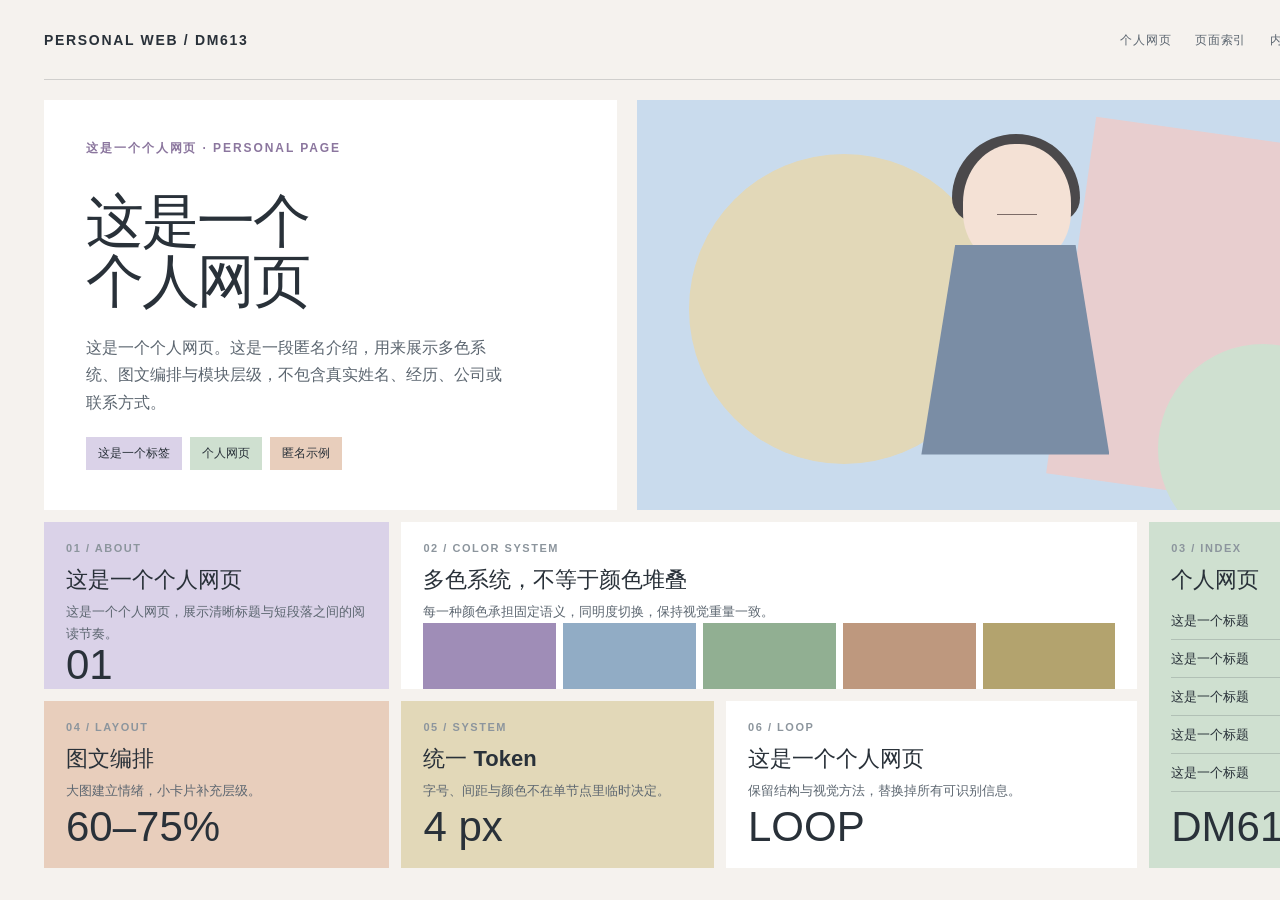
==== design-minimalist-613/assets/template/projects/personal-web/example.html @ aa3b6f5f "完善对外展示与设计哲学 Co-Authored-By: Aime <aime@bytedance.com> Change-Id: Ife547a275e0d22197090f30bf1d764a95d" ====
<!doctype html>
<html lang="zh-CN">
<head>
<meta charset="utf-8">
<meta name="viewport" content="width=device-width,initial-scale=1">
<title>这是一个个人网页｜匿名展示</title>
<style>
:root{--ink:#293139;--text:#5C6670;--muted:#8C959D;--paper:#F5F2EE;--white:#FFF;--lav:#DAD2E8;--blue:#C9DBED;--green:#CFE0D0;--orange:#E8CEBC;--yellow:#E2D8B8;--pink:#E8CECF;--font:"PingFang SC","Microsoft YaHei","Noto Sans CJK SC","Source Han Sans SC",sans-serif}
*{box-sizing:border-box;margin:0;padding:0}html,body{width:100%;min-height:100%;background:var(--paper);color:var(--ink);font-family:var(--font);-webkit-font-smoothing:antialiased}.page{width:1440px;height:900px;margin:0 auto;background:var(--paper);overflow:hidden;position:relative;padding:32px 44px 38px}.topbar{height:48px;display:flex;align-items:flex-start;justify-content:space-between;border-bottom:1px solid rgba(41,49,57,.18)}.brand{font-size:14px;font-weight:650;letter-spacing:.12em}.nav{display:flex;gap:24px;font-size:12px;color:var(--text);letter-spacing:.06em}.hero{height:430px;display:grid;grid-template-columns:.43fr .57fr;gap:20px;padding-top:20px}.intro{background:var(--white);padding:40px 42px;position:relative;display:flex;flex-direction:column}.eyebrow{font-size:12px;letter-spacing:.16em;color:#8B769E;font-weight:650}.intro h1{font-size:58px;line-height:1.04;letter-spacing:-.04em;font-weight:320;margin-top:34px;max-width:500px}.intro p{font-size:16px;line-height:1.72;color:var(--text);margin-top:22px;max-width:430px}.chips{display:flex;gap:8px;margin-top:auto}.chip{padding:8px 12px;font-size:12px;background:var(--lav)}.chip:nth-child(2){background:var(--green)}.chip:nth-child(3){background:var(--orange)}.portrait{position:relative;background:var(--blue);overflow:hidden}.portrait .shape{position:absolute}.shape.a{width:310px;height:310px;border-radius:50%;background:var(--yellow);left:52px;top:54px}.shape.b{width:244px;height:360px;background:var(--pink);right:82px;top:32px;transform:rotate(8deg)}.shape.c{width:210px;height:210px;border-radius:50%;background:var(--green);right:28px;bottom:-44px}.figure{position:absolute;left:50%;top:46%;transform:translate(-50%,-50%);width:190px;height:310px}.head{position:absolute;width:108px;height:122px;border-radius:48% 48% 44% 44%;background:#F4E1D5;left:42px;top:10px}.hair{position:absolute;width:128px;height:88px;border-radius:64px 64px 24px 24px;background:#4B494B;left:31px;top:0}.body{position:absolute;width:188px;height:210px;background:#7A8DA5;left:0;top:111px;clip-path:polygon(18% 0,82% 0,100% 100%,0 100%)}.face-line{position:absolute;width:40px;height:1px;background:#7C6B67;left:76px;top:80px}.portrait-note{position:absolute;right:24px;bottom:22px;font-size:12px;letter-spacing:.12em;color:rgba(41,49,57,.7);writing-mode:vertical-rl}
.grid{height:346px;display:grid;grid-template-columns:1.05fr .95fr 1.25fr .75fr;grid-template-rows:1fr 1fr;gap:12px;margin-top:12px}.card{padding:20px 22px;background:var(--white);display:flex;flex-direction:column;overflow:hidden}.card .index{font-size:11px;letter-spacing:.14em;font-weight:650;color:var(--muted)}.card h2{font-size:22px;line-height:1.28;font-weight:550;margin-top:12px}.card p{font-size:13px;line-height:1.65;color:var(--text);margin-top:7px}.card strong{font-size:42px;line-height:1;font-weight:300;margin-top:auto}.lav{background:var(--lav)}.green{background:var(--green)}.orange{background:var(--orange)}.yellow{background:var(--yellow)}.wide{grid-column:2/span 2}.tall{grid-row:1/span 2;grid-column:4}.bands{display:flex;gap:7px;margin-top:auto}.bands i{display:block;height:68px;flex:1}.bands i:nth-child(1){background:#9F8DB7}.bands i:nth-child(2){background:#91ACC5}.bands i:nth-child(3){background:#91AF92}.bands i:nth-child(4){background:#BE987E}.bands i:nth-child(5){background:#B3A36E}.list{margin-top:18px;display:grid;gap:10px}.list span{display:flex;justify-content:space-between;padding-bottom:9px;border-bottom:1px solid rgba(41,49,57,.18);font-size:13px}.footer{height:26px;margin-top:16px;display:flex;justify-content:space-between;align-items:end;color:var(--muted);font-size:11px;letter-spacing:.08em}
@media(max-width:900px){body{overflow:auto}.page{transform-origin:top left;transform:scale(calc(100vw / 1440));margin:0;height:900px}}
</style>
</head>
<body>
<main class="page">
<header class="topbar"><div class="brand">PERSONAL WEB / DM613</div><nav class="nav"><span>个人网页</span><span>页面索引</span><span>内容结构</span><span>联系示例</span></nav></header>
<section class="hero"><article class="intro"><span class="eyebrow">这是一个个人网页 · PERSONAL PAGE</span><h1>这是一个<br>个人网页</h1><p>这是一个个人网页。这是一段匿名介绍，用来展示多色系统、图文编排与模块层级，不包含真实姓名、经历、公司或联系方式。</p><div class="chips"><span class="chip">这是一个标签</span><span class="chip">个人网页</span><span class="chip">匿名示例</span></div></article><figure class="portrait" aria-label="匿名人物插画"><i class="shape a"></i><i class="shape b"></i><i class="shape c"></i><div class="figure"><i class="hair"></i><i class="head"></i><i class="face-line"></i><i class="body"></i></div><figcaption class="portrait-note">ANONYMOUS PORTRAIT</figcaption></figure></section>
<section class="grid"><article class="card lav"><span class="index">01 / ABOUT</span><h2>这是一个个人网页</h2><p>这是一个个人网页，展示清晰标题与短段落之间的阅读节奏。</p><strong>01</strong></article><article class="card wide"><span class="index">02 / COLOR SYSTEM</span><h2>多色系统，不等于颜色堆叠</h2><p>每一种颜色承担固定语义，同明度切换，保持视觉重量一致。</p><div class="bands"><i></i><i></i><i></i><i></i><i></i></div></article><article class="card tall green"><span class="index">03 / INDEX</span><h2>个人网页</h2><div class="list"><span>这是一个标题 <b>01</b></span><span>这是一个标题 <b>02</b></span><span>这是一个标题 <b>03</b></span><span>这是一个标题 <b>04</b></span><span>这是一个标题 <b>05</b></span></div><strong>DM613</strong></article><article class="card orange"><span class="index">04 / LAYOUT</span><h2>图文编排</h2><p>大图建立情绪，小卡片补充层级。</p><strong>60–75%</strong></article><article class="card yellow"><span class="index">05 / SYSTEM</span><h2>统一 Token</h2><p>字号、间距与颜色不在单节点里临时决定。</p><strong>4 px</strong></article><article class="card"><span class="index">06 / LOOP</span><h2>这是一个个人网页</h2><p>保留结构与视觉方法，替换掉所有可识别信息。</p><strong>LOOP</strong></article></section>
<footer class="footer"><span>DESIGN MINIMALIST 613 · ANONYMIZED SHOWCASE</span><span>1440 × 900</span></footer>
</main>
</body>
</html>
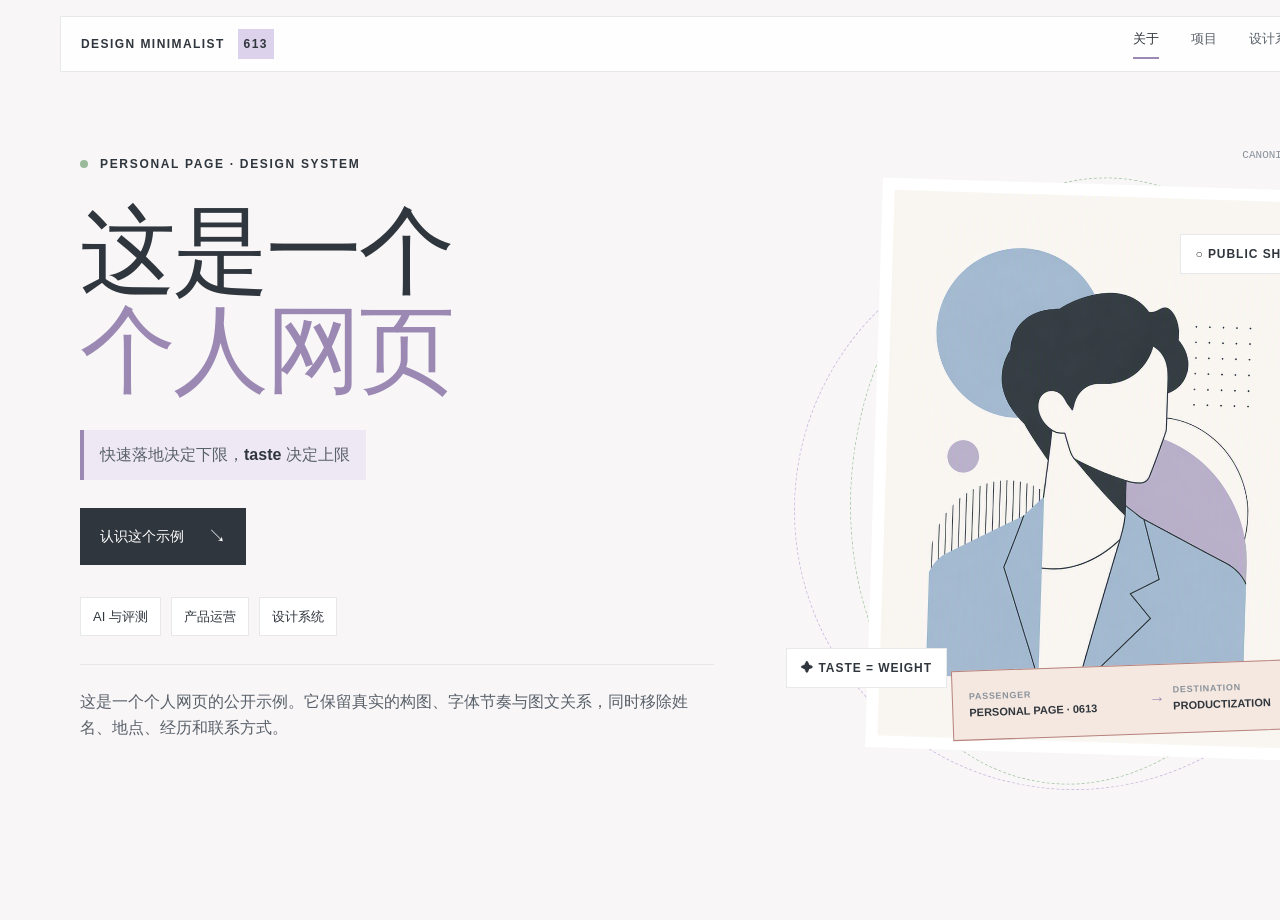
==== commit 7f69444e: "还原网页首图质感并优化展示截图 Co-Authored-By: Aime <aime@bytedance.com> Change-Id: I1a77d9528a96ac7091f8fcffcea1bc" ====
--- a/design-minimalist-613/assets/template/projects/personal-web/example.html
+++ b/design-minimalist-613/assets/template/projects/personal-web/example.html
@@ -3,20 +3,59 @@
 <head>
 <meta charset="utf-8">
 <meta name="viewport" content="width=device-width,initial-scale=1">
-<title>这是一个个人网页｜匿名展示</title>
+<title>这是一个个人网页｜公开示例</title>
 <style>
-:root{--ink:#293139;--text:#5C6670;--muted:#8C959D;--paper:#F5F2EE;--white:#FFF;--lav:#DAD2E8;--blue:#C9DBED;--green:#CFE0D0;--orange:#E8CEBC;--yellow:#E2D8B8;--pink:#E8CECF;--font:"PingFang SC","Microsoft YaHei","Noto Sans CJK SC","Source Han Sans SC",sans-serif}
-*{box-sizing:border-box;margin:0;padding:0}html,body{width:100%;min-height:100%;background:var(--paper);color:var(--ink);font-family:var(--font);-webkit-font-smoothing:antialiased}.page{width:1440px;height:900px;margin:0 auto;background:var(--paper);overflow:hidden;position:relative;padding:32px 44px 38px}.topbar{height:48px;display:flex;align-items:flex-start;justify-content:space-between;border-bottom:1px solid rgba(41,49,57,.18)}.brand{font-size:14px;font-weight:650;letter-spacing:.12em}.nav{display:flex;gap:24px;font-size:12px;color:var(--text);letter-spacing:.06em}.hero{height:430px;display:grid;grid-template-columns:.43fr .57fr;gap:20px;padding-top:20px}.intro{background:var(--white);padding:40px 42px;position:relative;display:flex;flex-direction:column}.eyebrow{font-size:12px;letter-spacing:.16em;color:#8B769E;font-weight:650}.intro h1{font-size:58px;line-height:1.04;letter-spacing:-.04em;font-weight:320;margin-top:34px;max-width:500px}.intro p{font-size:16px;line-height:1.72;color:var(--text);margin-top:22px;max-width:430px}.chips{display:flex;gap:8px;margin-top:auto}.chip{padding:8px 12px;font-size:12px;background:var(--lav)}.chip:nth-child(2){background:var(--green)}.chip:nth-child(3){background:var(--orange)}.portrait{position:relative;background:var(--blue);overflow:hidden}.portrait .shape{position:absolute}.shape.a{width:310px;height:310px;border-radius:50%;background:var(--yellow);left:52px;top:54px}.shape.b{width:244px;height:360px;background:var(--pink);right:82px;top:32px;transform:rotate(8deg)}.shape.c{width:210px;height:210px;border-radius:50%;background:var(--green);right:28px;bottom:-44px}.figure{position:absolute;left:50%;top:46%;transform:translate(-50%,-50%);width:190px;height:310px}.head{position:absolute;width:108px;height:122px;border-radius:48% 48% 44% 44%;background:#F4E1D5;left:42px;top:10px}.hair{position:absolute;width:128px;height:88px;border-radius:64px 64px 24px 24px;background:#4B494B;left:31px;top:0}.body{position:absolute;width:188px;height:210px;background:#7A8DA5;left:0;top:111px;clip-path:polygon(18% 0,82% 0,100% 100%,0 100%)}.face-line{position:absolute;width:40px;height:1px;background:#7C6B67;left:76px;top:80px}.portrait-note{position:absolute;right:24px;bottom:22px;font-size:12px;letter-spacing:.12em;color:rgba(41,49,57,.7);writing-mode:vertical-rl}
-.grid{height:346px;display:grid;grid-template-columns:1.05fr .95fr 1.25fr .75fr;grid-template-rows:1fr 1fr;gap:12px;margin-top:12px}.card{padding:20px 22px;background:var(--white);display:flex;flex-direction:column;overflow:hidden}.card .index{font-size:11px;letter-spacing:.14em;font-weight:650;color:var(--muted)}.card h2{font-size:22px;line-height:1.28;font-weight:550;margin-top:12px}.card p{font-size:13px;line-height:1.65;color:var(--text);margin-top:7px}.card strong{font-size:42px;line-height:1;font-weight:300;margin-top:auto}.lav{background:var(--lav)}.green{background:var(--green)}.orange{background:var(--orange)}.yellow{background:var(--yellow)}.wide{grid-column:2/span 2}.tall{grid-row:1/span 2;grid-column:4}.bands{display:flex;gap:7px;margin-top:auto}.bands i{display:block;height:68px;flex:1}.bands i:nth-child(1){background:#9F8DB7}.bands i:nth-child(2){background:#91ACC5}.bands i:nth-child(3){background:#91AF92}.bands i:nth-child(4){background:#BE987E}.bands i:nth-child(5){background:#B3A36E}.list{margin-top:18px;display:grid;gap:10px}.list span{display:flex;justify-content:space-between;padding-bottom:9px;border-bottom:1px solid rgba(41,49,57,.18);font-size:13px}.footer{height:26px;margin-top:16px;display:flex;justify-content:space-between;align-items:end;color:var(--muted);font-size:11px;letter-spacing:.08em}
-@media(max-width:900px){body{overflow:auto}.page{transform-origin:top left;transform:scale(calc(100vw / 1440));margin:0;height:900px}}
+:root{
+  --canvas-w:1440px;--canvas-h:920px;
+  --paper:#F8F6F7;--white:#FFFFFF;--ink:#30363D;--text:#59616A;--muted:#8A929B;--border:#E6E8EA;
+  --purple-100:#EEE8F5;--purple-300:#DDD2EB;--purple-500:#CEBFE2;--purple-700:#9B88B3;
+  --green-300:#CADECA;--orange-300:#EBD2C2;
+  --font:"PingFang SC","Microsoft YaHei","Noto Sans SC","Source Han Sans SC",sans-serif;
+  --display:300 96px/1.03 var(--font);--h2:500 22px/1.3 var(--font);--body:400 16px/1.6 var(--font);
+  --label:600 12px/1.35 var(--font);--note:400 13px/1.5 var(--font)
+}
+*{box-sizing:border-box;margin:0;padding:0;border-radius:0}
+html,body{width:100%;min-height:100%;background:var(--paper);color:var(--ink);font-family:var(--font)}
+body{overflow:auto}.page{position:relative;width:var(--canvas-w);height:var(--canvas-h);margin:0 auto;background:var(--paper);overflow:hidden}
+.topbar{position:absolute;z-index:5;left:60px;right:60px;top:16px;height:56px;padding:0 20px;display:flex;align-items:center;justify-content:space-between;background:rgba(255,255,255,.92);border:1px solid var(--border)}
+.brand{font:var(--label);letter-spacing:.12em}.brand b{display:inline-flex;margin-left:8px;padding:7px 6px;background:var(--purple-300)}
+.nav{display:flex;gap:32px;color:var(--text);font:var(--note)}.nav span:first-child{padding-bottom:8px;border-bottom:2px solid var(--purple-700);color:var(--ink)}
+.hero{position:relative;width:100%;height:100%;padding:148px 80px 80px;display:grid;grid-template-columns:1.05fr .95fr;gap:72px}
+.hero-copy{display:flex;flex-direction:column;align-items:flex-start}.hero-kicker{display:flex;align-items:center;gap:12px;margin-top:8px;font:var(--label);letter-spacing:.14em}.live-dot{width:8px;height:8px;background:#9AB99B;border-radius:50%}
+h1{margin-top:30px;font:var(--display);letter-spacing:-.03em}h1 em{display:block;color:var(--purple-700);font:inherit;font-style:normal}
+.hero-belief{margin-top:30px;padding:12px 16px;border-left:4px solid var(--purple-700);background:var(--purple-100);color:var(--text);font:var(--body)}.hero-belief strong{color:var(--ink);font-weight:600}
+.primary-action{display:inline-flex;align-items:center;gap:24px;margin-top:28px;padding:15px 20px;background:var(--ink);color:#fff;font:400 14px/1.5 var(--font);text-decoration:none}.primary-action b{font-size:18px;font-weight:400}
+.hero-tags{display:flex;gap:10px;margin-top:32px}.hero-tags span{padding:9px 12px;border:1px solid var(--border);background:#fff;font:var(--note)}
+.hero-intro{width:100%;margin-top:28px;padding-top:24px;border-top:1px solid var(--border);color:var(--text);font:var(--body)}.hero-intro strong{color:var(--ink);font-weight:600}
+.portrait-stage{position:relative;min-width:0;height:650px}.portrait-orbit{position:absolute;border:1px dashed}.orbit-one{width:560px;height:560px;left:8px;top:82px;border-color:var(--purple-500);border-radius:50%}.orbit-two{width:470px;height:610px;left:66px;top:28px;border-color:#AFCDAF;border-radius:50%;transform:rotate(9deg)}
+.portrait-frame{position:absolute;z-index:2;left:88px;top:36px;width:430px;height:570px;padding:12px;background:#fff;transform:rotate(1.8deg)}.portrait-frame img{width:100%;height:100%;display:block;object-fit:cover;object-position:50% 50%}
+.portrait-note{position:absolute;z-index:3;padding:11px 14px;background:#fff;border:1px solid var(--border);font:var(--label);letter-spacing:.08em}.note-one{right:4px;top:86px}.note-two{left:0;bottom:110px}
+.platform-ticket{position:absolute;z-index:4;right:-2px;bottom:64px;width:410px;height:70px;padding:12px 16px;display:grid;grid-template-columns:1fr 32px 1fr;align-items:center;background:#F5E8E0;border:1px solid #B7837E;transform:rotate(-2deg)}.platform-ticket small{display:block;color:var(--muted);font:600 9px/1.2 var(--font);letter-spacing:.08em}.platform-ticket strong{display:block;margin-top:4px;font:600 11px/1.2 var(--font)}.platform-ticket i{text-align:center;font-style:normal;color:var(--purple-700)}
+.coordinate{position:absolute;right:12px;top:0;color:var(--muted);font:400 11px/1.45 ui-monospace,SFMono-Regular,Menlo,monospace;text-align:right}
+@media(max-width:900px){.page{margin:0;transform-origin:top left;transform:scale(calc(100vw / 1440));height:920px}}
+@page{size:1440px 920px;margin:0}@media print{html,body{width:1440px;height:920px;background:var(--paper)}.page{margin:0;transform:none!important}}
 </style>
 </head>
 <body>
 <main class="page">
-<header class="topbar"><div class="brand">PERSONAL WEB / DM613</div><nav class="nav"><span>个人网页</span><span>页面索引</span><span>内容结构</span><span>联系示例</span></nav></header>
-<section class="hero"><article class="intro"><span class="eyebrow">这是一个个人网页 · PERSONAL PAGE</span><h1>这是一个<br>个人网页</h1><p>这是一个个人网页。这是一段匿名介绍，用来展示多色系统、图文编排与模块层级，不包含真实姓名、经历、公司或联系方式。</p><div class="chips"><span class="chip">这是一个标签</span><span class="chip">个人网页</span><span class="chip">匿名示例</span></div></article><figure class="portrait" aria-label="匿名人物插画"><i class="shape a"></i><i class="shape b"></i><i class="shape c"></i><div class="figure"><i class="hair"></i><i class="head"></i><i class="face-line"></i><i class="body"></i></div><figcaption class="portrait-note">ANONYMOUS PORTRAIT</figcaption></figure></section>
-<section class="grid"><article class="card lav"><span class="index">01 / ABOUT</span><h2>这是一个个人网页</h2><p>这是一个个人网页，展示清晰标题与短段落之间的阅读节奏。</p><strong>01</strong></article><article class="card wide"><span class="index">02 / COLOR SYSTEM</span><h2>多色系统，不等于颜色堆叠</h2><p>每一种颜色承担固定语义，同明度切换，保持视觉重量一致。</p><div class="bands"><i></i><i></i><i></i><i></i><i></i></div></article><article class="card tall green"><span class="index">03 / INDEX</span><h2>个人网页</h2><div class="list"><span>这是一个标题 <b>01</b></span><span>这是一个标题 <b>02</b></span><span>这是一个标题 <b>03</b></span><span>这是一个标题 <b>04</b></span><span>这是一个标题 <b>05</b></span></div><strong>DM613</strong></article><article class="card orange"><span class="index">04 / LAYOUT</span><h2>图文编排</h2><p>大图建立情绪，小卡片补充层级。</p><strong>60–75%</strong></article><article class="card yellow"><span class="index">05 / SYSTEM</span><h2>统一 Token</h2><p>字号、间距与颜色不在单节点里临时决定。</p><strong>4 px</strong></article><article class="card"><span class="index">06 / LOOP</span><h2>这是一个个人网页</h2><p>保留结构与视觉方法，替换掉所有可识别信息。</p><strong>LOOP</strong></article></section>
-<footer class="footer"><span>DESIGN MINIMALIST 613 · ANONYMIZED SHOWCASE</span><span>1440 × 900</span></footer>
+  <header class="topbar"><div class="brand">DESIGN MINIMALIST <b>613</b></div><nav class="nav"><span>关于</span><span>项目</span><span>设计系统</span><span>生活</span></nav></header>
+  <section class="hero" aria-labelledby="hero-title">
+    <div class="hero-copy">
+      <div class="hero-kicker"><span class="live-dot"></span>PERSONAL PAGE · DESIGN SYSTEM</div>
+      <h1 id="hero-title">这是一个<em>个人网页</em></h1>
+      <p class="hero-belief">快速落地决定下限，<strong>taste</strong> 决定上限</p>
+      <span class="primary-action">认识这个示例 <b>↘</b></span>
+      <div class="hero-tags"><span>AI 与评测</span><span>产品运营</span><span>设计系统</span></div>
+      <p class="hero-intro">这是一个个人网页的公开示例。它保留真实的构图、字体节奏与图文关系，同时移除姓名、地点、经历和联系方式。</p>
+    </div>
+    <div class="portrait-stage" aria-label="匿名人物资产">
+      <div class="portrait-orbit orbit-one"></div><div class="portrait-orbit orbit-two"></div>
+      <div class="portrait-frame"><img src="assets/portrait.png" alt="匿名人物插画"></div>
+      <div class="portrait-note note-one">○ PUBLIC SHOWCASE</div><div class="portrait-note note-two">✦ TASTE = WEIGHT</div>
+      <div class="platform-ticket"><div><small>PASSENGER</small><strong>PERSONAL PAGE · 0613</strong></div><i>→</i><div><small>DESTINATION</small><strong>PRODUCTIZATION</strong></div></div>
+      <div class="coordinate">CANONICAL CANVAS<br>1440 × 920</div>
+    </div>
+  </section>
 </main>
 </body>
 </html>
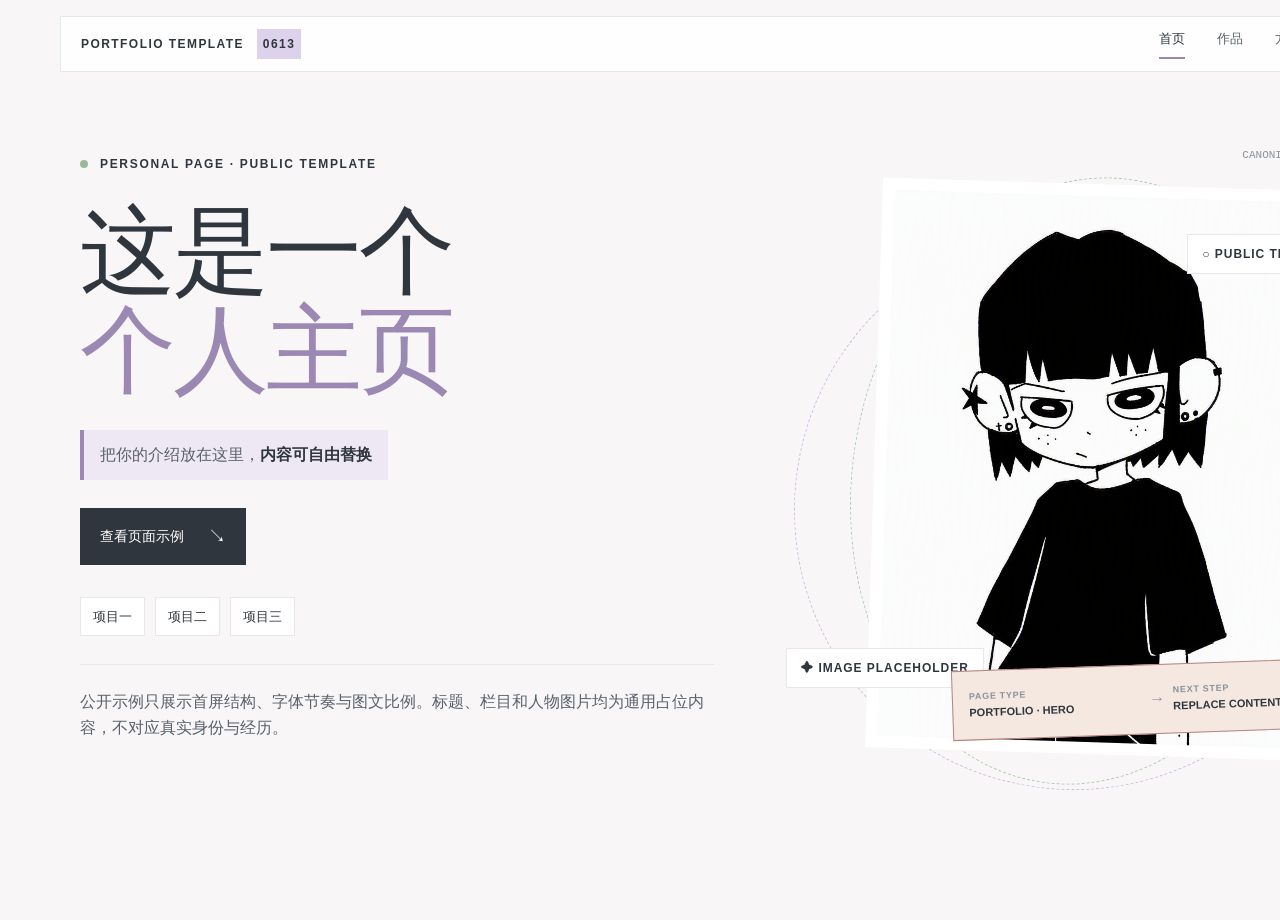
==== commit 902dbe15: "完善脱敏展示与简历使用示例 Co-Authored-By: Aime <aime@bytedance.com> Change-Id: Ief82dd1ede9dd62d0b93d169023e2ac3" ====
--- a/design-minimalist-613/assets/template/projects/personal-web/example.html
+++ b/design-minimalist-613/assets/template/projects/personal-web/example.html
@@ -3,7 +3,7 @@
 <head>
 <meta charset="utf-8">
 <meta name="viewport" content="width=device-width,initial-scale=1">
-<title>这是一个个人网页｜公开示例</title>
+<title>这是一个个人主页｜公开示例</title>
 <style>
 :root{
   --canvas-w:1440px;--canvas-h:920px;
@@ -38,21 +38,21 @@
 </head>
 <body>
 <main class="page">
-  <header class="topbar"><div class="brand">DESIGN MINIMALIST <b>613</b></div><nav class="nav"><span>关于</span><span>项目</span><span>设计系统</span><span>生活</span></nav></header>
+  <header class="topbar"><div class="brand">PORTFOLIO TEMPLATE <b>0613</b></div><nav class="nav"><span>首页</span><span>作品</span><span>方法</span><span>联系</span></nav></header>
   <section class="hero" aria-labelledby="hero-title">
     <div class="hero-copy">
-      <div class="hero-kicker"><span class="live-dot"></span>PERSONAL PAGE · DESIGN SYSTEM</div>
-      <h1 id="hero-title">这是一个<em>个人网页</em></h1>
-      <p class="hero-belief">快速落地决定下限，<strong>taste</strong> 决定上限</p>
-      <span class="primary-action">认识这个示例 <b>↘</b></span>
-      <div class="hero-tags"><span>AI 与评测</span><span>产品运营</span><span>设计系统</span></div>
-      <p class="hero-intro">这是一个个人网页的公开示例。它保留真实的构图、字体节奏与图文关系，同时移除姓名、地点、经历和联系方式。</p>
+      <div class="hero-kicker"><span class="live-dot"></span>PERSONAL PAGE · PUBLIC TEMPLATE</div>
+      <h1 id="hero-title">这是一个<em>个人主页</em></h1>
+      <p class="hero-belief">把你的介绍放在这里，<strong>内容可自由替换</strong></p>
+      <span class="primary-action">查看页面示例 <b>↘</b></span>
+      <div class="hero-tags"><span>项目一</span><span>项目二</span><span>项目三</span></div>
+      <p class="hero-intro">公开示例只展示首屏结构、字体节奏与图文比例。标题、栏目和人物图片均为通用占位内容，不对应真实身份与经历。</p>
     </div>
     <div class="portrait-stage" aria-label="匿名人物资产">
       <div class="portrait-orbit orbit-one"></div><div class="portrait-orbit orbit-two"></div>
       <div class="portrait-frame"><img src="assets/portrait.png" alt="匿名人物插画"></div>
-      <div class="portrait-note note-one">○ PUBLIC SHOWCASE</div><div class="portrait-note note-two">✦ TASTE = WEIGHT</div>
-      <div class="platform-ticket"><div><small>PASSENGER</small><strong>PERSONAL PAGE · 0613</strong></div><i>→</i><div><small>DESTINATION</small><strong>PRODUCTIZATION</strong></div></div>
+      <div class="portrait-note note-one">○ PUBLIC TEMPLATE</div><div class="portrait-note note-two">✦ IMAGE PLACEHOLDER</div>
+      <div class="platform-ticket"><div><small>PAGE TYPE</small><strong>PORTFOLIO · HERO</strong></div><i>→</i><div><small>NEXT STEP</small><strong>REPLACE CONTENT</strong></div></div>
       <div class="coordinate">CANONICAL CANVAS<br>1440 × 920</div>
     </div>
   </section>
